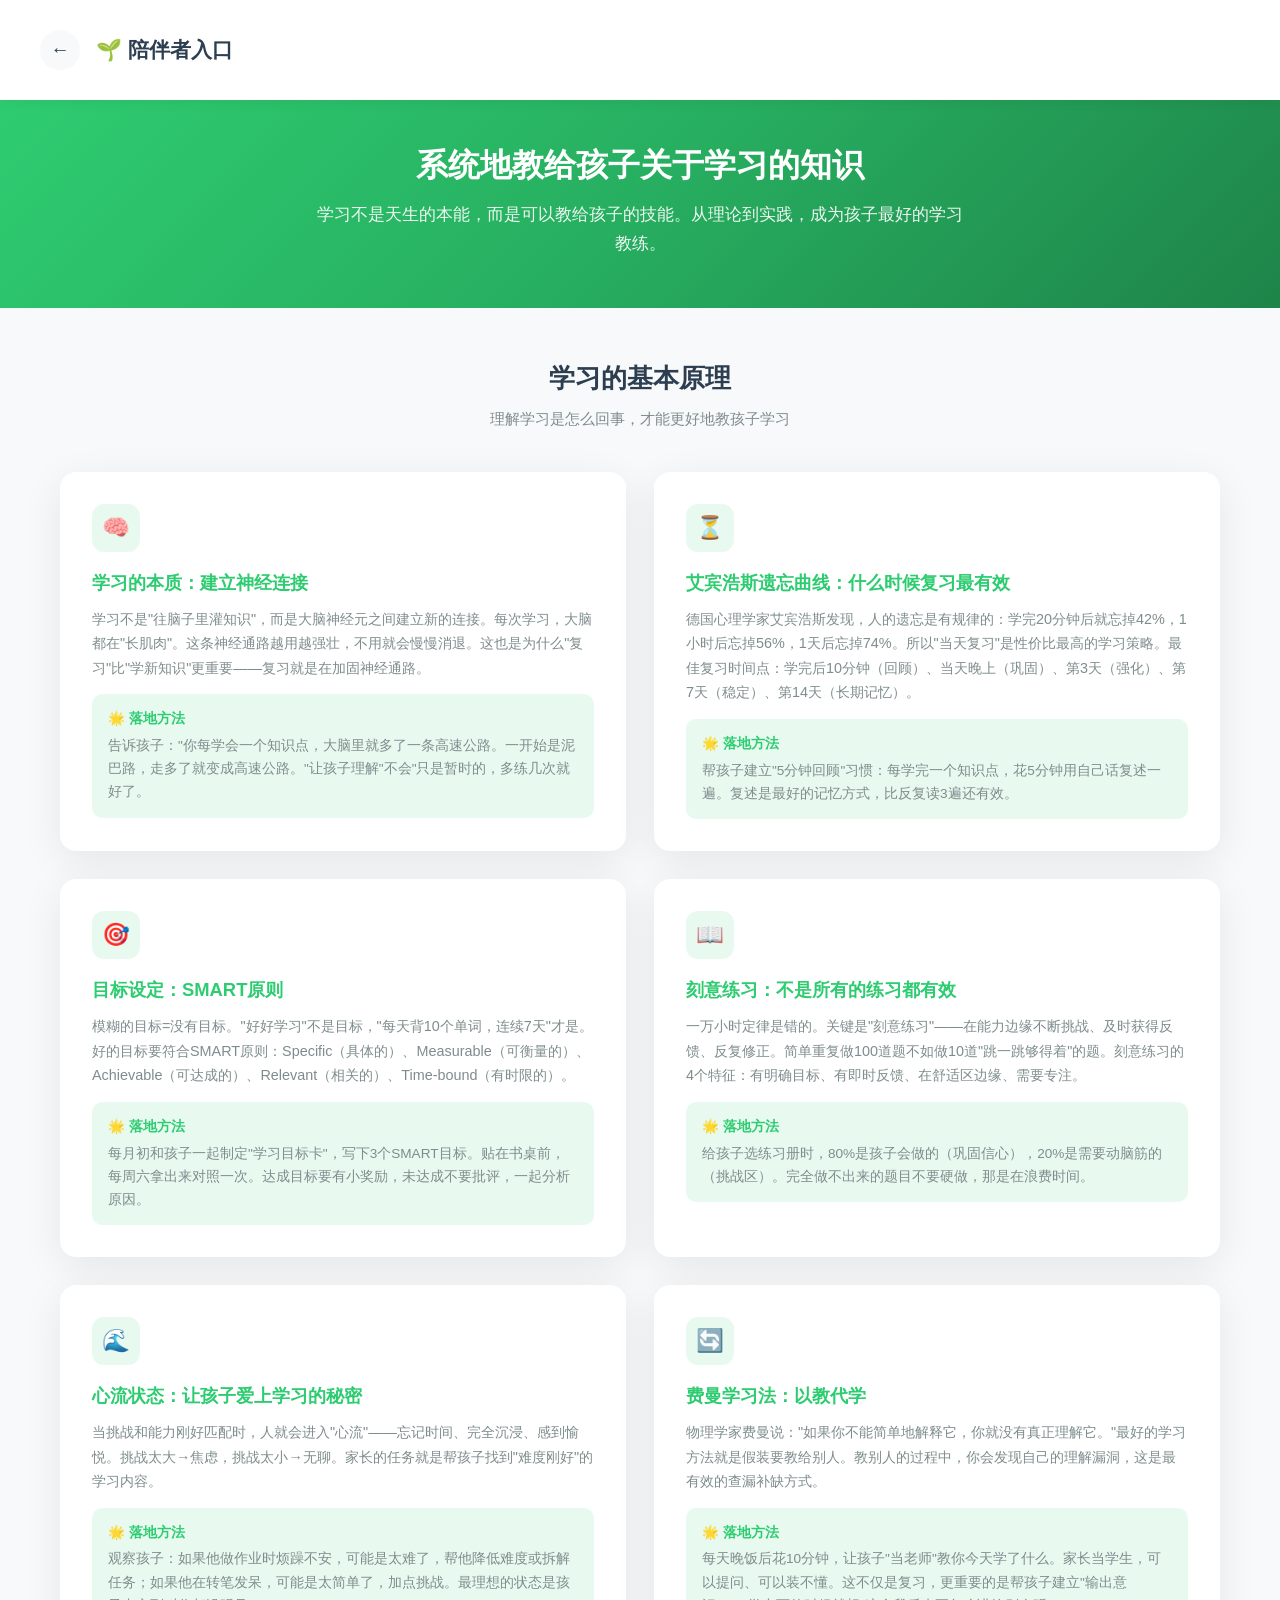
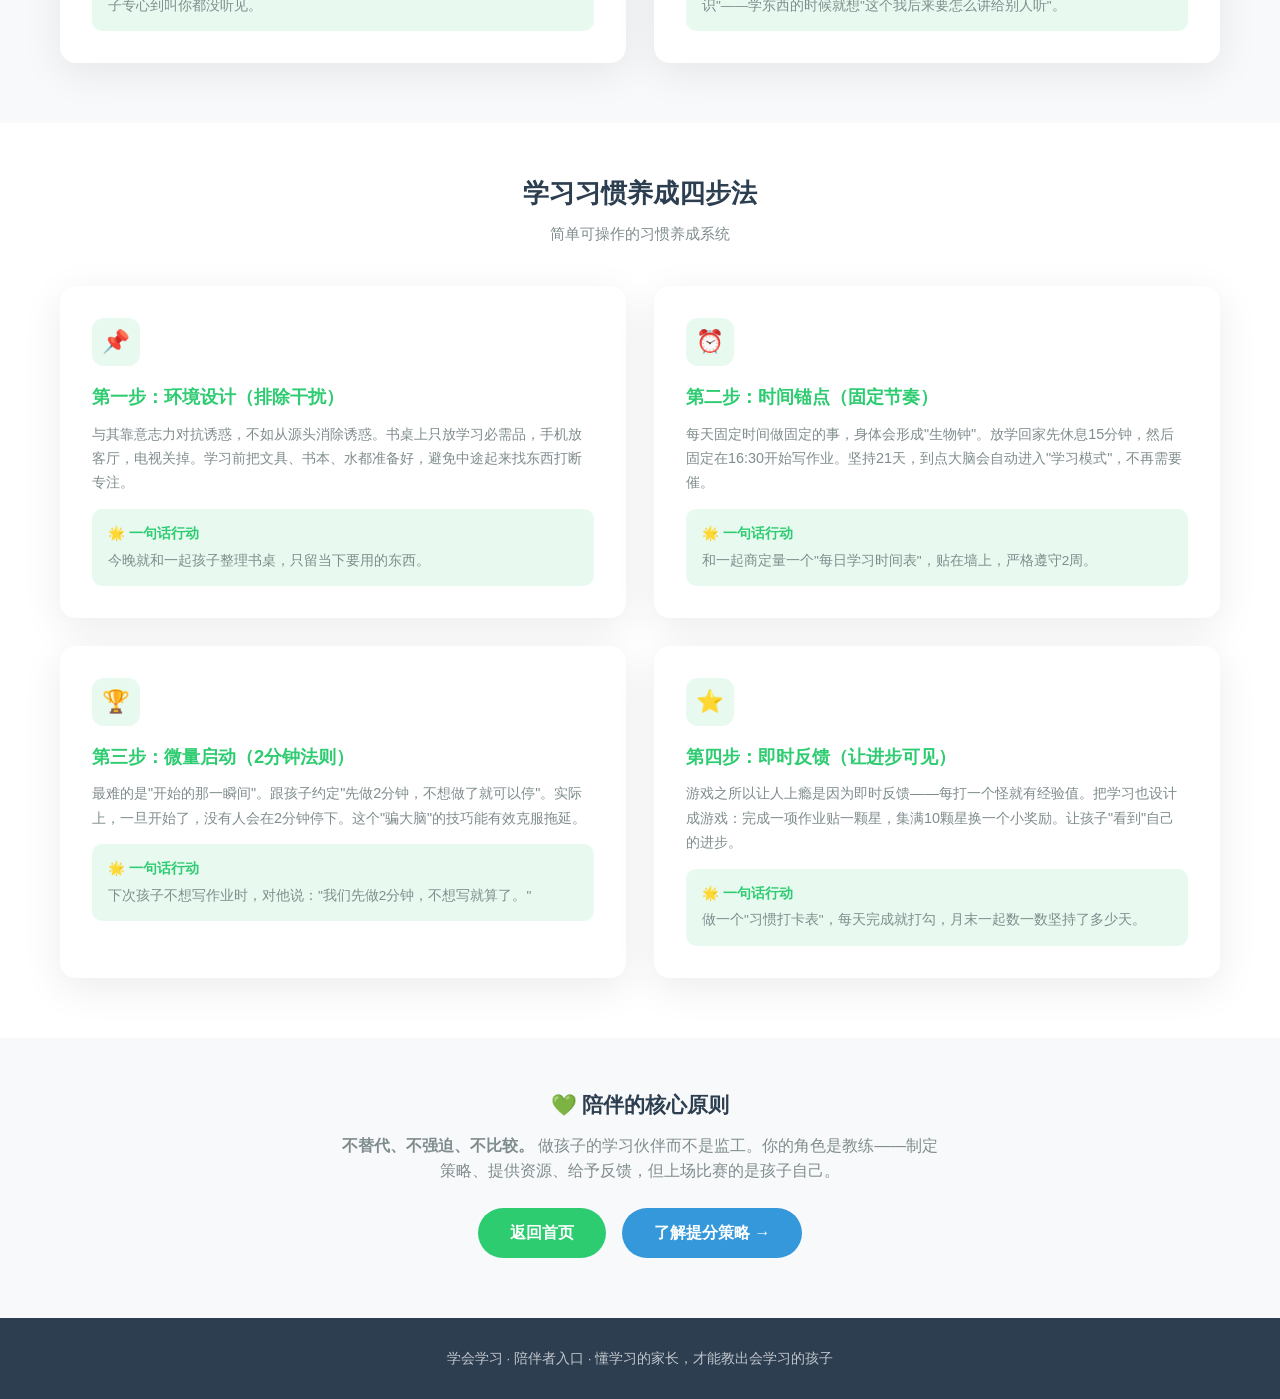
==== companion.html @ 61ac334a "feat: initial release - learn to learn website with 3 entrances" ====
<!DOCTYPE html>
<html lang="zh-CN">
<head>
  <meta charset="UTF-8">
  <meta name="viewport" content="width=device-width, initial-scale=1.0">
  <title>陪伴者 - 系统学习理论</title>
  <link rel="stylesheet" href="css/style.css">
</head>
<body>
  <div class="page-header">
    <div class="page-header-inner">
      <a href="index.html" class="back-btn">←</a>
      <h1>🌱 陪伴者入口</h1>
    </div>
  </div>

  <div class="page-hero hero-companion">
    <h2>系统地教给孩子关于学习的知识</h2>
    <p>学习不是天生的本能，而是可以教给孩子的技能。从理论到实践，成为孩子最好的学习教练。</p>
  </div>

  <section class="content-section">
    <div class="container">
      <div class="section-title">
        <h3>学习的基本原理</h3>
        <p>理解学习是怎么回事，才能更好地教孩子学习</p>
      </div>

      <div class="knowledge-grid">

        <div class="knowledge-card">
          <div class="kc-icon">🧠</div>
          <h4>学习的本质：建立神经连接</h4>
          <p>学习不是"往脑子里灌知识"，而是大脑神经元之间建立新的连接。每次学习，大脑都在"长肌肉"。这条神经通路越用越强壮，不用就会慢慢消退。这也是为什么"复习"比"学新知识"更重要——复习就是在加固神经通路。</p>
          <div class="tip">
            <strong>🌟 落地方法</strong>
            <p>告诉孩子："你每学会一个知识点，大脑里就多了一条高速公路。一开始是泥巴路，走多了就变成高速公路。"让孩子理解"不会"只是暂时的，多练几次就好了。</p>
          </div>
        </div>

        <div class="knowledge-card">
          <div class="kc-icon">⏳</div>
          <h4>艾宾浩斯遗忘曲线：什么时候复习最有效</h4>
          <p>德国心理学家艾宾浩斯发现，人的遗忘是有规律的：学完20分钟后就忘掉42%，1小时后忘掉56%，1天后忘掉74%。所以"当天复习"是性价比最高的学习策略。最佳复习时间点：学完后10分钟（回顾）、当天晚上（巩固）、第3天（强化）、第7天（稳定）、第14天（长期记忆）。</p>
          <div class="tip">
            <strong>🌟 落地方法</strong>
            <p>帮孩子建立"5分钟回顾"习惯：每学完一个知识点，花5分钟用自己话复述一遍。复述是最好的记忆方式，比反复读3遍还有效。</p>
          </div>
        </div>

        <div class="knowledge-card">
          <div class="kc-icon">🎯</div>
          <h4>目标设定：SMART原则</h4>
          <p>模糊的目标=没有目标。"好好学习"不是目标，"每天背10个单词，连续7天"才是。好的目标要符合SMART原则：Specific（具体的）、Measurable（可衡量的）、Achievable（可达成的）、Relevant（相关的）、Time-bound（有时限的）。</p>
          <div class="tip">
            <strong>🌟 落地方法</strong>
            <p>每月初和孩子一起制定"学习目标卡"，写下3个SMART目标。贴在书桌前，每周六拿出来对照一次。达成目标要有小奖励，未达成不要批评，一起分析原因。</p>
          </div>
        </div>

        <div class="knowledge-card">
          <div class="kc-icon">📖</div>
          <h4>刻意练习：不是所有的练习都有效</h4>
          <p>一万小时定律是错的。关键是"刻意练习"——在能力边缘不断挑战、及时获得反馈、反复修正。简单重复做100道题不如做10道"跳一跳够得着"的题。刻意练习的4个特征：有明确目标、有即时反馈、在舒适区边缘、需要专注。</p>
          <div class="tip">
            <strong>🌟 落地方法</strong>
            <p>给孩子选练习册时，80%是孩子会做的（巩固信心），20%是需要动脑筋的（挑战区）。完全做不出来的题目不要硬做，那是在浪费时间。</p>
          </div>
        </div>

        <div class="knowledge-card">
          <div class="kc-icon">🌊</div>
          <h4>心流状态：让孩子爱上学习的秘密</h4>
          <p>当挑战和能力刚好匹配时，人就会进入"心流"——忘记时间、完全沉浸、感到愉悦。挑战太大→焦虑，挑战太小→无聊。家长的任务就是帮孩子找到"难度刚好"的学习内容。</p>
          <div class="tip">
            <strong>🌟 落地方法</strong>
            <p>观察孩子：如果他做作业时烦躁不安，可能是太难了，帮他降低难度或拆解任务；如果他在转笔发呆，可能是太简单了，加点挑战。最理想的状态是孩子专心到叫你都没听见。</p>
          </div>
        </div>

        <div class="knowledge-card">
          <div class="kc-icon">🔄</div>
          <h4>费曼学习法：以教代学</h4>
          <p>物理学家费曼说："如果你不能简单地解释它，你就没有真正理解它。"最好的学习方法就是假装要教给别人。教别人的过程中，你会发现自己的理解漏洞，这是最有效的查漏补缺方式。</p>
          <div class="tip">
            <strong>🌟 落地方法</strong>
            <p>每天晚饭后花10分钟，让孩子"当老师"教你今天学了什么。家长当学生，可以提问、可以装不懂。这不仅是复习，更重要的是帮孩子建立"输出意识"——学东西的时候就想"这个我后来要怎么讲给别人听"。</p>
          </div>
        </div>

      </div>
    </div>
  </section>

  <section class="content-section" style="background: #fff;">
    <div class="container">
      <div class="section-title">
        <h3>学习习惯养成四步法</h3>
        <p>简单可操作的习惯养成系统</p>
      </div>

      <div class="knowledge-grid">
        <div class="knowledge-card">
          <div class="kc-icon">📌</div>
          <h4>第一步：环境设计（排除干扰）</h4>
          <p>与其靠意志力对抗诱惑，不如从源头消除诱惑。书桌上只放学习必需品，手机放客厅，电视关掉。学习前把文具、书本、水都准备好，避免中途起来找东西打断专注。</p>
          <div class="tip">
            <strong>🌟 一句话行动</strong>
            <p>今晚就和一起孩子整理书桌，只留当下要用的东西。</p>
          </div>
        </div>

        <div class="knowledge-card">
          <div class="kc-icon">⏰</div>
          <h4>第二步：时间锚点（固定节奏）</h4>
          <p>每天固定时间做固定的事，身体会形成"生物钟"。放学回家先休息15分钟，然后固定在16:30开始写作业。坚持21天，到点大脑会自动进入"学习模式"，不再需要催。</p>
          <div class="tip">
            <strong>🌟 一句话行动</strong>
            <p>和一起商定量一个"每日学习时间表"，贴在墙上，严格遵守2周。</p>
          </div>
        </div>

        <div class="knowledge-card">
          <div class="kc-icon">🏆</div>
          <h4>第三步：微量启动（2分钟法则）</h4>
          <p>最难的是"开始的那一瞬间"。跟孩子约定"先做2分钟，不想做了就可以停"。实际上，一旦开始了，没有人会在2分钟停下。这个"骗大脑"的技巧能有效克服拖延。</p>
          <div class="tip">
            <strong>🌟 一句话行动</strong>
            <p>下次孩子不想写作业时，对他说："我们先做2分钟，不想写就算了。"</p>
          </div>
        </div>

        <div class="knowledge-card">
          <div class="kc-icon">⭐</div>
          <h4>第四步：即时反馈（让进步可见）</h4>
          <p>游戏之所以让人上瘾是因为即时反馈——每打一个怪就有经验值。把学习也设计成游戏：完成一项作业贴一颗星，集满10颗星换一个小奖励。让孩子"看到"自己的进步。</p>
          <div class="tip">
            <strong>🌟 一句话行动</strong>
            <p>做一个"习惯打卡表"，每天完成就打勾，月末一起数一数坚持了多少天。</p>
          </div>
        </div>
      </div>
    </div>
  </section>

  <section class="content-section">
    <div class="container" style="text-align: center;">
      <h3 style="font-size: 1.3em; margin-bottom: 12px;">💚 陪伴的核心原则</h3>
      <p style="color: var(--text-light); max-width: 600px; margin: 0 auto;">
        <strong>不替代、不强迫、不比较。</strong> 做孩子的学习伙伴而不是监工。你的角色是教练——制定策略、提供资源、给予反馈，但上场比赛的是孩子自己。
      </p>
      <div style="margin-top: 24px;">
        <a href="index.html" style="display: inline-block; padding: 12px 32px; background: var(--companion); color: #fff; border-radius: 30px; text-decoration: none; font-weight: 600;">返回首页</a>
        <a href="scorer.html" style="display: inline-block; margin-left: 12px; padding: 12px 32px; background: var(--scorer); color: #fff; border-radius: 30px; text-decoration: none; font-weight: 600;">了解提分策略 →</a>
      </div>
    </div>
  </section>

  <footer class="footer">
    <p>学会学习 · 陪伴者入口 · 懂学习的家长，才能教出会学习的孩子</p>
  </footer>

  <script src="js/main.js"></script>
</body>
</html>
---- css/style.css ----
* {
  margin: 0;
  padding: 0;
  box-sizing: border-box;
}

:root {
  --fire: #e74c3c;
  --fire-light: #fde8e8;
  --fire-bg: linear-gradient(135deg, #e74c3c 0%, #c0392b 100%);
  --companion: #2ecc71;
  --companion-light: #e8faf0;
  --companion-bg: linear-gradient(135deg, #2ecc71 0%, #27ae60 100%);
  --scorer: #3498db;
  --scorer-light: #e8f4fd;
  --scorer-bg: linear-gradient(135deg, #3498db 0%, #2980b9 100%);
  --text: #2c3e50;
  --text-light: #7f8c8d;
  --bg: #f8f9fa;
  --card-shadow: 0 10px 40px rgba(0,0,0,0.08);
  --radius: 16px;
}

body {
  font-family: -apple-system, BlinkMacSystemFont, "PingFang SC", "Noto Sans SC", "Microsoft YaHei", sans-serif;
  color: var(--text);
  background: var(--bg);
  line-height: 1.6;
  min-height: 100vh;
}

/* Header */
.header {
  background: linear-gradient(135deg, #667eea 0%, #764ba2 100%);
  color: #fff;
  padding: 60px 20px 80px;
  text-align: center;
  position: relative;
  overflow: hidden;
}

.header::after {
  content: '';
  position: absolute;
  bottom: -2px;
  left: 0;
  right: 0;
  height: 60px;
  background: var(--bg);
  border-radius: 50% 50% 0 0;
}

.header h1 {
  font-size: 2.5em;
  font-weight: 800;
  margin-bottom: 12px;
  letter-spacing: 2px;
}

.header p {
  font-size: 1.15em;
  opacity: 0.9;
  max-width: 600px;
  margin: 0 auto;
}

/* Container */
.container {
  max-width: 1200px;
  margin: 0 auto;
  padding: 0 20px;
}

/* Entrance Cards */
.entrance-section {
  margin-top: -40px;
  position: relative;
  z-index: 2;
  padding-bottom: 60px;
}

.entrance-grid {
  display: grid;
  grid-template-columns: repeat(3, 1fr);
  gap: 28px;
}

.entrance-card {
  background: #fff;
  border-radius: var(--radius);
  padding: 40px 30px;
  text-align: center;
  box-shadow: var(--card-shadow);
  transition: transform 0.3s, box-shadow 0.3s;
  cursor: pointer;
  position: relative;
  overflow: hidden;
  text-decoration: none;
  color: var(--text);
  display: block;
}

.entrance-card:hover {
  transform: translateY(-6px);
  box-shadow: 0 16px 48px rgba(0,0,0,0.12);
}

.entrance-icon {
  width: 80px;
  height: 80px;
  border-radius: 50%;
  display: flex;
  align-items: center;
  justify-content: center;
  margin: 0 auto 20px;
  font-size: 2em;
}

.entrance-card h2 {
  font-size: 1.5em;
  margin-bottom: 8px;
}

.entrance-card .subtitle {
  font-size: 0.95em;
  color: var(--text-light);
  margin-bottom: 12px;
  line-height: 1.5;
}

.entrance-card .desc {
  font-size: 0.85em;
  color: var(--text-light);
  line-height: 1.6;
}

.entrance-badge {
  display: inline-block;
  padding: 4px 14px;
  border-radius: 20px;
  font-size: 0.8em;
  font-weight: 600;
  margin-bottom: 14px;
}

.fire-icon { background: var(--fire-light); color: var(--fire); }
.companion-icon { background: var(--companion-light); color: var(--companion); }
.scorer-icon { background: var(--scorer-light); color: var(--scorer); }
.fire-badge { background: var(--fire-light); color: var(--fire); }
.companion-badge { background: var(--companion-light); color: var(--companion); }
.scorer-badge { background: var(--scorer-light); color: var(--scorer); }

/* Page Header */
.page-header {
  background: #fff;
  padding: 30px 20px;
  box-shadow: 0 2px 12px rgba(0,0,0,0.06);
  position: sticky;
  top: 0;
  z-index: 100;
}

.page-header-inner {
  max-width: 1200px;
  margin: 0 auto;
  display: flex;
  align-items: center;
  gap: 16px;
}

.back-btn {
  width: 40px;
  height: 40px;
  border-radius: 50%;
  border: none;
  background: var(--bg);
  cursor: pointer;
  font-size: 1.2em;
  display: flex;
  align-items: center;
  justify-content: center;
  transition: background 0.2s;
  text-decoration: none;
  color: var(--text);
}

.back-btn:hover {
  background: #e9ecef;
}

.page-header h1 {
  font-size: 1.3em;
  font-weight: 700;
}

/* Page Hero */
.page-hero {
  padding: 40px 20px 50px;
  color: #fff;
  text-align: center;
}

.page-hero h2 {
  font-size: 2em;
  font-weight: 800;
  margin-bottom: 10px;
}

.page-hero p {
  font-size: 1.05em;
  opacity: 0.92;
  max-width: 650px;
  margin: 0 auto;
  line-height: 1.7;
}

.hero-fire { background: linear-gradient(135deg, #e74c3c 0%, #c0392b 50%, #96281b 100%); }
.hero-companion { background: linear-gradient(135deg, #2ecc71 0%, #27ae60 50%, #1e8449 100%); }
.hero-scorer { background: linear-gradient(135deg, #3498db 0%, #2980b9 50%, #1a5276 100%); }

/* Content Section */
.content-section {
  padding: 50px 20px 60px;
}

.section-title {
  text-align: center;
  margin-bottom: 40px;
}

.section-title h3 {
  font-size: 1.6em;
  font-weight: 700;
  margin-bottom: 8px;
}

.section-title p {
  color: var(--text-light);
  font-size: 0.95em;
}

/* Problem Cards (Firefighter) */
.problem-grid {
  display: grid;
  grid-template-columns: repeat(auto-fill, minmax(340px, 1fr));
  gap: 24px;
}

.problem-card {
  background: #fff;
  border-radius: var(--radius);
  padding: 30px;
  box-shadow: var(--card-shadow);
  transition: transform 0.2s;
}

.problem-card:hover {
  transform: translateY(-3px);
}

.problem-card .problem-number {
  width: 36px;
  height: 36px;
  border-radius: 50%;
  background: var(--fire-light);
  color: var(--fire);
  display: flex;
  align-items: center;
  justify-content: center;
  font-weight: 700;
  font-size: 0.9em;
  margin-bottom: 16px;
}

.problem-card h4 {
  font-size: 1.15em;
  margin-bottom: 12px;
  color: var(--fire);
}

.problem-card p {
  font-size: 0.9em;
  color: var(--text-light);
  line-height: 1.7;
  margin-bottom: 12px;
}

.problem-card .solution {
  background: var(--fire-light);
  border-radius: 10px;
  padding: 14px 16px;
  margin-top: 10px;
}

.problem-card .solution strong {
  color: var(--fire);
  font-size: 0.85em;
  display: block;
  margin-bottom: 6px;
}

.problem-card .solution p {
  font-size: 0.85em;
  margin-bottom: 0;
}

/* Knowledge Cards (Companion) */
.knowledge-grid {
  display: grid;
  grid-template-columns: repeat(auto-fill, minmax(500px, 1fr));
  gap: 28px;
}

.knowledge-card {
  background: #fff;
  border-radius: var(--radius);
  padding: 32px;
  box-shadow: var(--card-shadow);
  transition: transform 0.2s;
}

.knowledge-card:hover {
  transform: translateY(-3px);
}

.knowledge-card .kc-icon {
  width: 48px;
  height: 48px;
  border-radius: 12px;
  background: var(--companion-light);
  color: var(--companion);
  display: flex;
  align-items: center;
  justify-content: center;
  font-size: 1.4em;
  margin-bottom: 16px;
}

.knowledge-card h4 {
  font-size: 1.15em;
  margin-bottom: 10px;
  color: var(--companion);
}

.knowledge-card p {
  font-size: 0.9em;
  color: var(--text-light);
  line-height: 1.7;
}

.knowledge-card .tip {
  background: var(--companion-light);
  border-radius: 10px;
  padding: 14px 16px;
  margin-top: 14px;
}

.knowledge-card .tip strong {
  color: var(--companion);
  font-size: 0.85em;
  display: block;
  margin-bottom: 4px;
}

.knowledge-card .tip p {
  font-size: 0.85em;
  margin-bottom: 0;
}

/* Exam Strategy Cards (Scorer) */
.strategy-grid {
  display: grid;
  grid-template-columns: repeat(auto-fill, minmax(340px, 1fr));
  gap: 24px;
}

.strategy-card {
  background: #fff;
  border-radius: var(--radius);
  padding: 30px;
  box-shadow: var(--card-shadow);
  transition: transform 0.2s;
}

.strategy-card:hover {
  transform: translateY(-3px);
}

.strategy-card .sc-icon {
  width: 48px;
  height: 48px;
  border-radius: 12px;
  background: var(--scorer-light);
  color: var(--scorer);
  display: flex;
  align-items: center;
  justify-content: center;
  font-size: 1.4em;
  margin-bottom: 16px;
}

.strategy-card h4 {
  font-size: 1.15em;
  margin-bottom: 10px;
  color: var(--scorer);
}

.strategy-card p {
  font-size: 0.9em;
  color: var(--text-light);
  line-height: 1.7;
  margin-bottom: 10px;
}

.strategy-card .highlight {
  background: var(--scorer-light);
  border-radius: 10px;
  padding: 12px 16px;
}

.strategy-card .highlight strong {
  color: var(--scorer);
  font-size: 0.85em;
  display: block;
  margin-bottom: 4px;
}

.strategy-card .highlight p {
  font-size: 0.85em;
  margin-bottom: 0;
}

/* Two-column layout for special pages */
.two-col {
  display: grid;
  grid-template-columns: 1fr 1fr;
  gap: 28px;
}

/* Plan Timeline */
.plan-timeline {
  max-width: 700px;
  margin: 0 auto;
}

.plan-item {
  display: flex;
  gap: 20px;
  margin-bottom: 28px;
  position: relative;
}

.plan-item:not(:last-child)::after {
  content: '';
  position: absolute;
  left: 19px;
  top: 44px;
  bottom: -14px;
  width: 2px;
  background: #e9ecef;
}

.plan-dot {
  width: 40px;
  height: 40px;
  border-radius: 50%;
  background: var(--scorer-bg);
  color: #fff;
  display: flex;
  align-items: center;
  justify-content: center;
  font-weight: 700;
  font-size: 0.9em;
  flex-shrink: 0;
}

.plan-content {
  background: #fff;
  border-radius: var(--radius);
  padding: 20px 24px;
  box-shadow: var(--card-shadow);
  flex: 1;
}

.plan-content h5 {
  font-size: 1em;
  margin-bottom: 6px;
  color: var(--scorer);
}

.plan-content p {
  font-size: 0.88em;
  color: var(--text-light);
  line-height: 1.7;
}

/* Footer */
.footer {
  background: #2c3e50;
  color: rgba(255,255,255,0.7);
  text-align: center;
  padding: 30px 20px;
  font-size: 0.85em;
}

/* Responsive */
@media (max-width: 900px) {
  .entrance-grid { grid-template-columns: 1fr; }
  .two-col { grid-template-columns: 1fr; }
  .knowledge-grid { grid-template-columns: 1fr; }
  .header h1 { font-size: 1.8em; }
  .page-hero h2 { font-size: 1.5em; }
}

@media (max-width: 600px) {
  .problem-grid { grid-template-columns: 1fr; }
  .strategy-grid { grid-template-columns: 1fr; }
  .entrance-card { padding: 28px 20px; }
}

/* Animations */
.fade-in {
  opacity: 0;
  transform: translateY(20px);
  transition: opacity 0.6s, transform 0.6s;
}

.fade-in.visible {
  opacity: 1;
  transform: translateY(0);
}
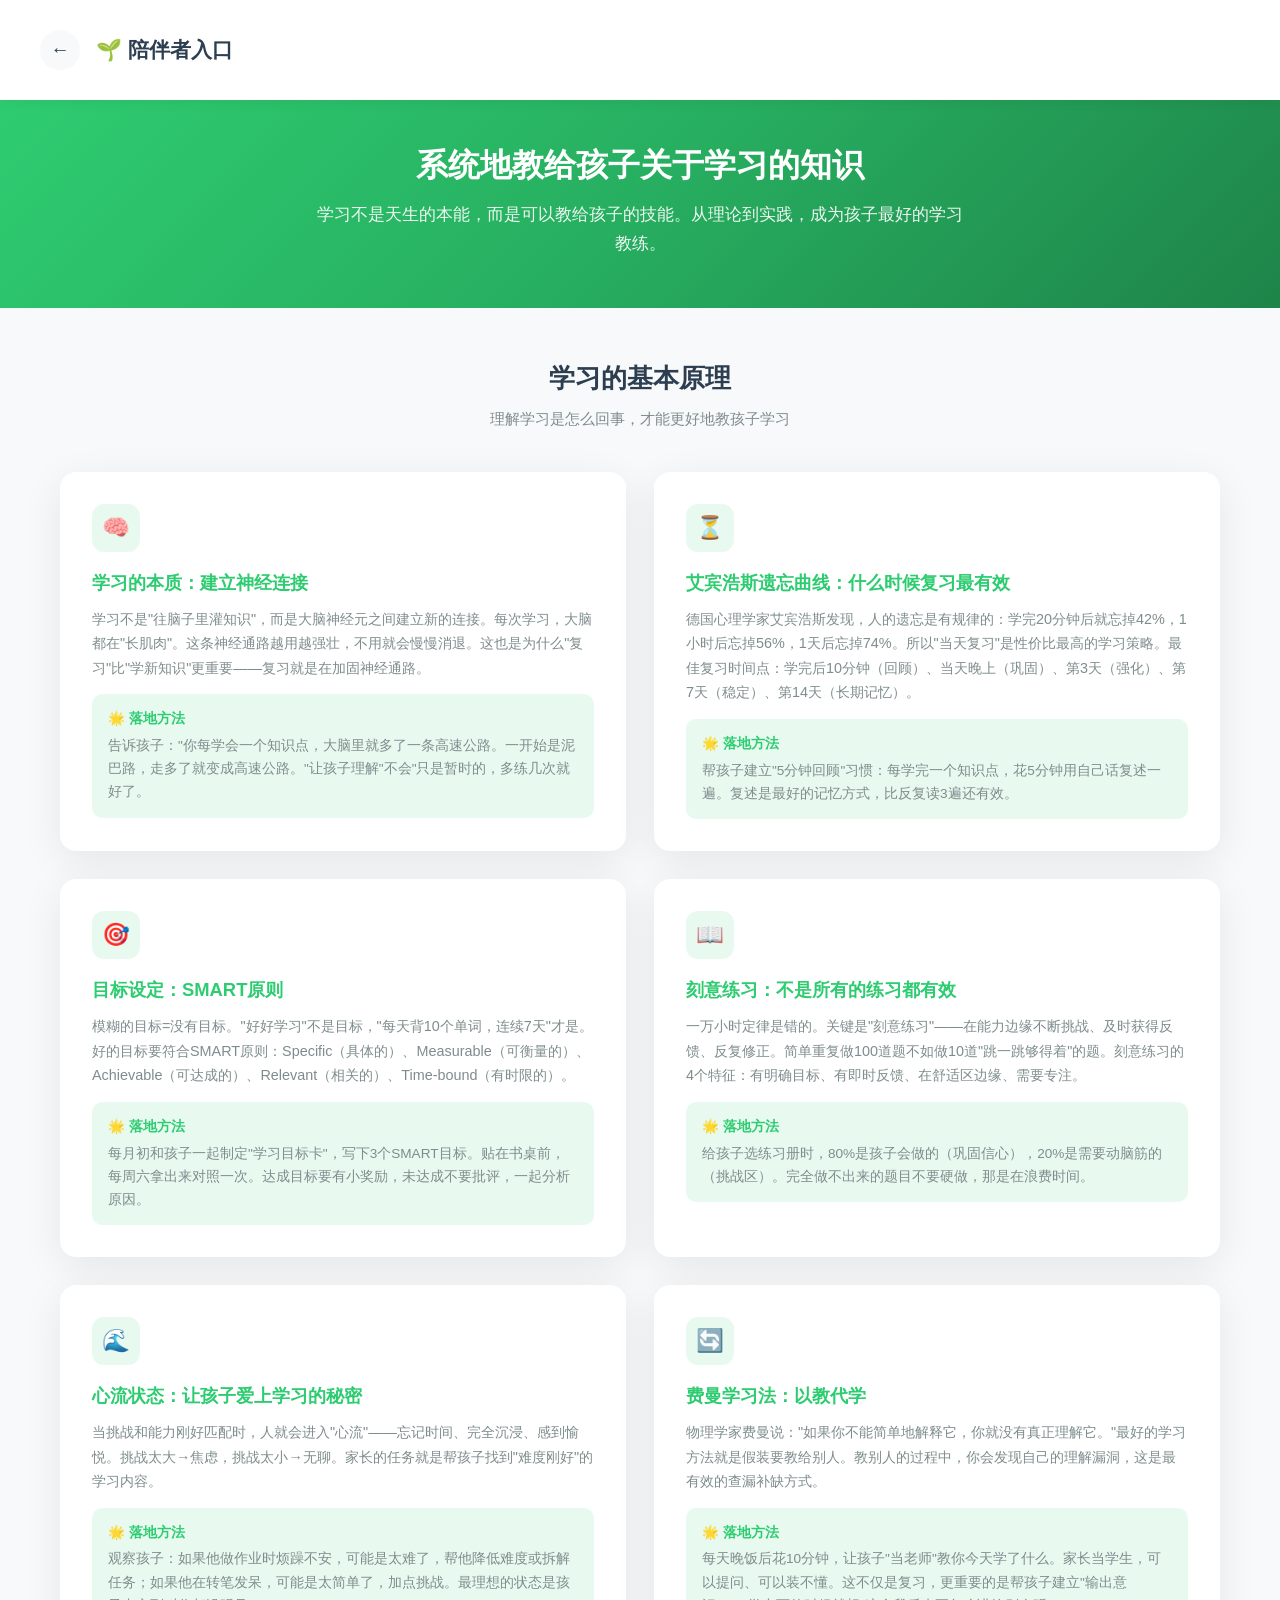
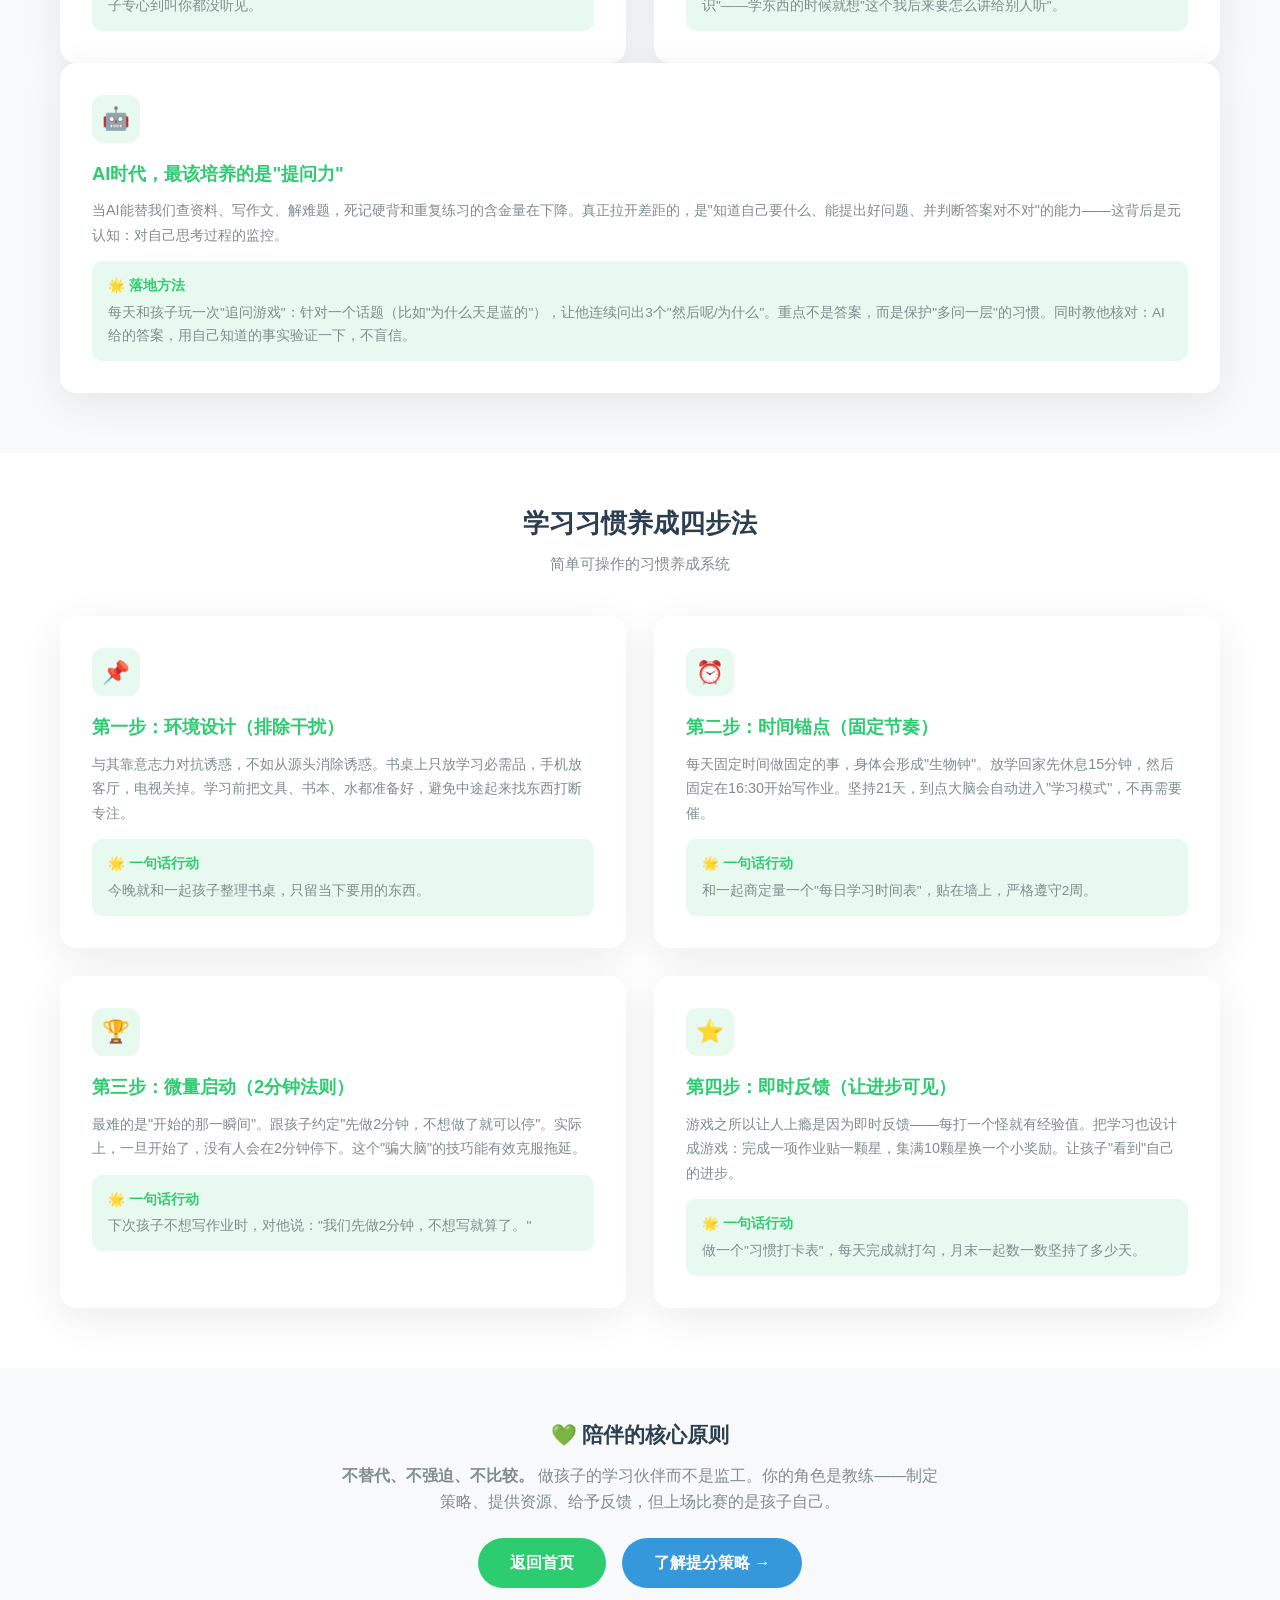
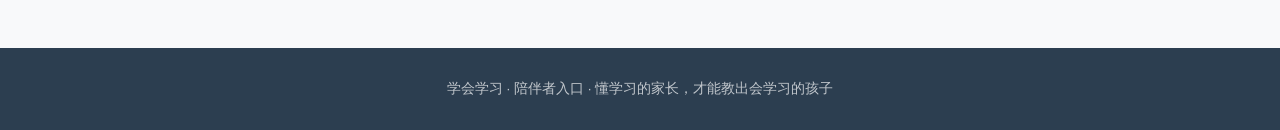
==== commit 3cf52654: "内容更新: 半月更新2026-07-17 新增暑假作息/AI提问力/暑假弯道超车三模块内容" ====
--- a/companion.html
+++ b/companion.html
@@ -89,6 +89,16 @@
         </div>
 
       </div>
+        <!-- 选题来源：教育部部署加强中小学人工智能教育；落到学习科学原理：提问与元认知 -->
+        <div class="knowledge-card">
+          <div class="kc-icon">🤖</div>
+          <h4>AI时代，最该培养的是"提问力"</h4>
+          <p>当AI能替我们查资料、写作文、解难题，死记硬背和重复练习的含金量在下降。真正拉开差距的，是"知道自己要什么、能提出好问题、并判断答案对不对"的能力——这背后是元认知：对自己思考过程的监控。</p>
+          <div class="tip">
+            <strong>🌟 落地方法</strong>
+            <p>每天和孩子玩一次"追问游戏"：针对一个话题（比如"为什么天是蓝的"），让他连续问出3个"然后呢/为什么"。重点不是答案，而是保护"多问一层"的习惯。同时教他核对：AI给的答案，用自己知道的事实验证一下，不盲信。</p>
+          </div>
+        </div>
     </div>
   </section>
 
